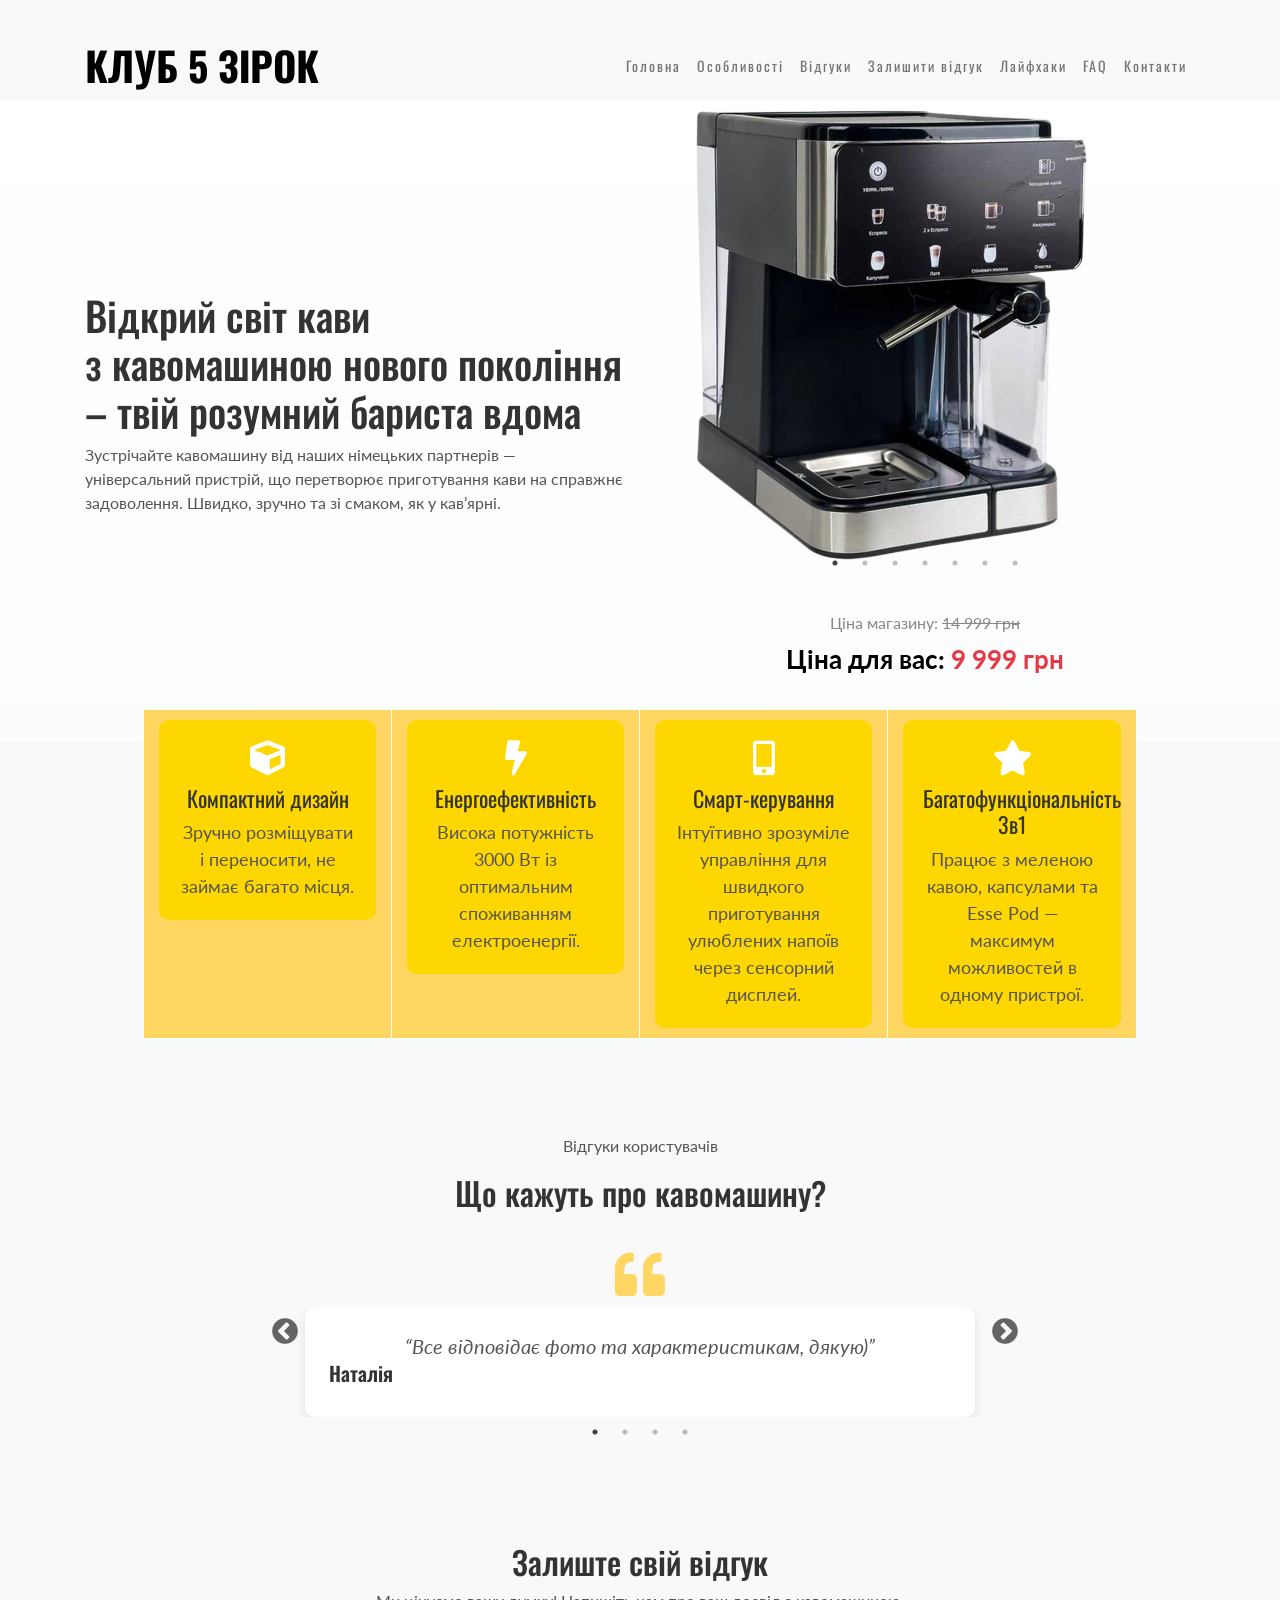
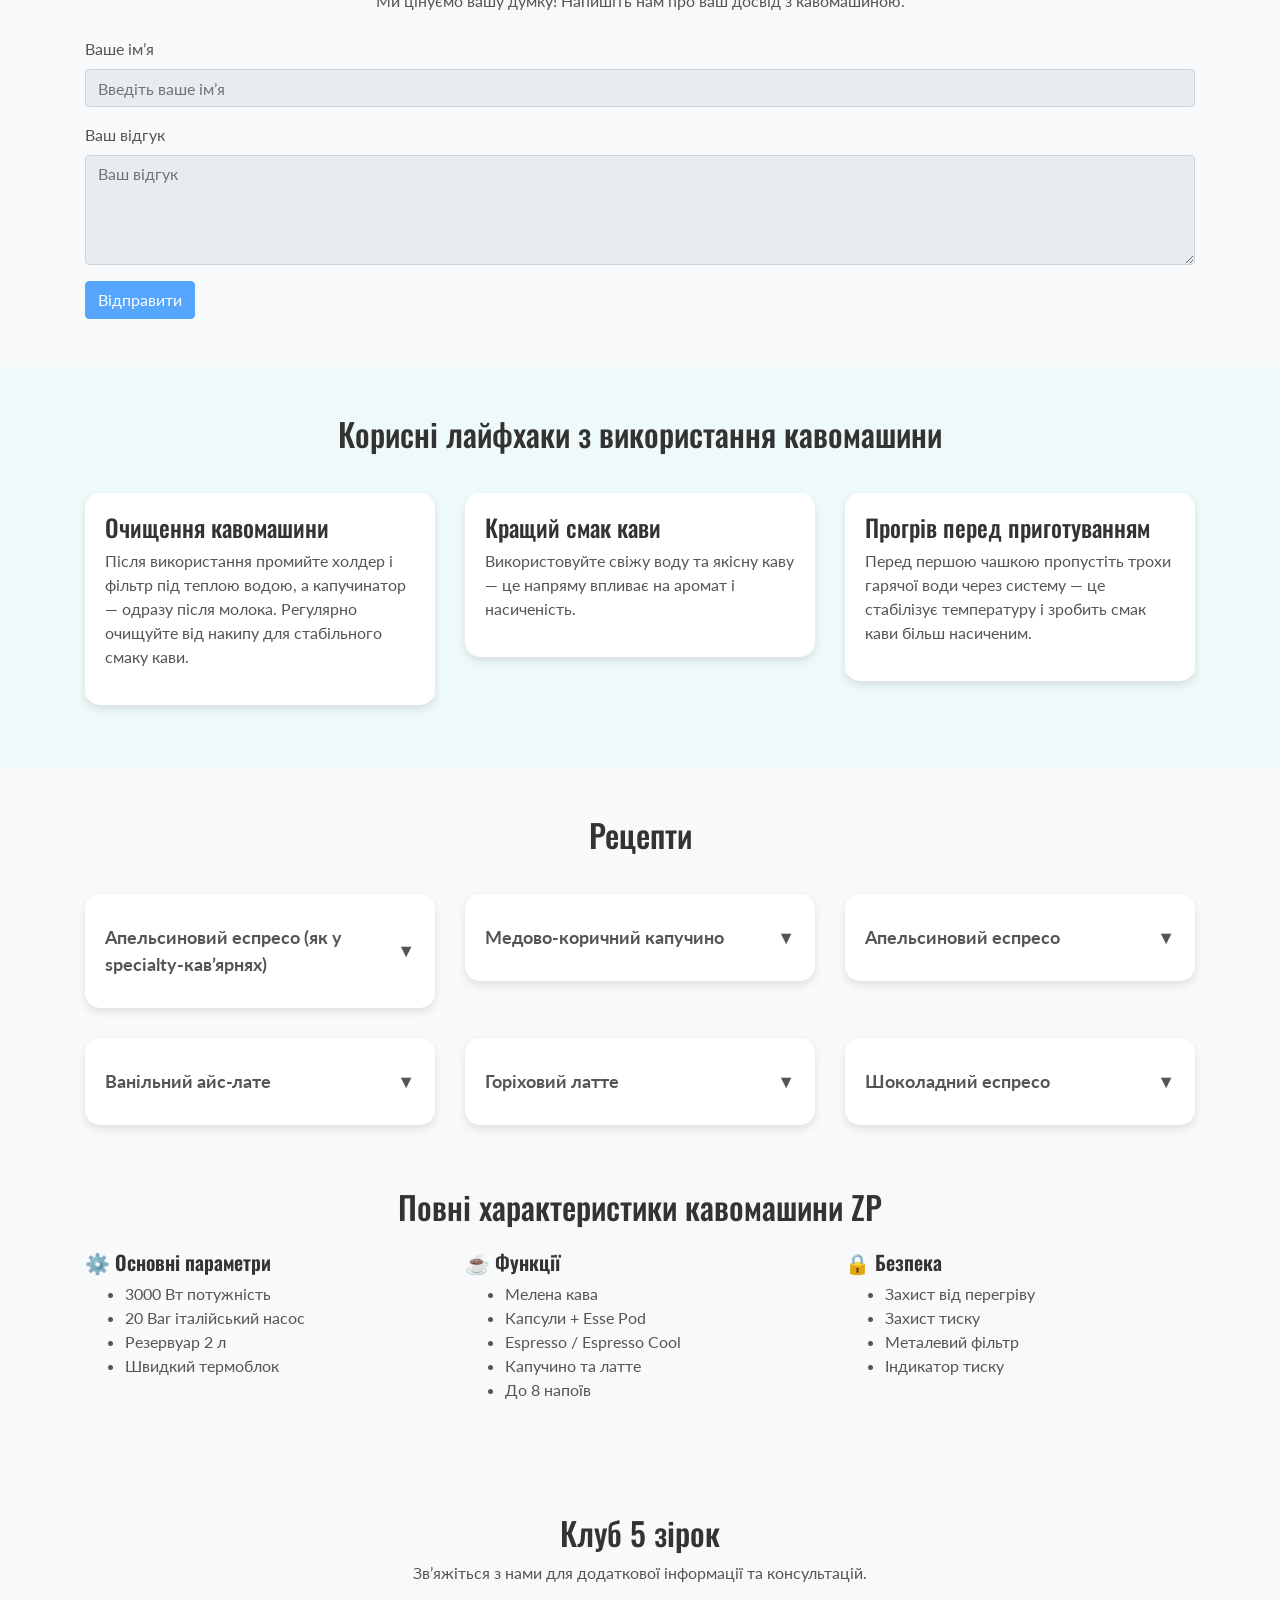
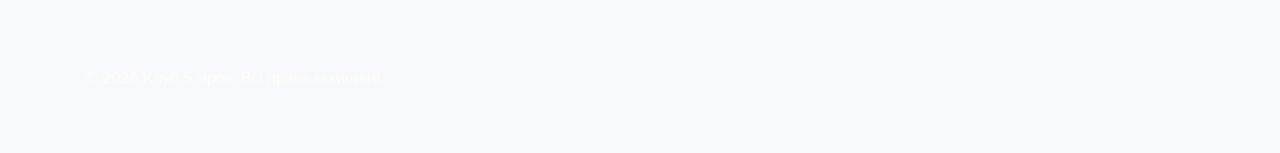
==== index.html @ 15fc4293 "Add files via upload" ====
<!DOCTYPE html>
<html lang="uk">
<head>
<meta charset="utf-8" />
<title>Кавомашина 3000ВТ – Інноваційний в своєму роді пристрій</title>
<meta content="Кавомашина, інновації, комфорт, дім" name="keywords" />
<meta content="Кавомашина — багатофункціональний пристрій для дому та офісу, який об’єднує професійний смак кави, швидкість приготування та зручне керування" name="description" />
<link href="img/favicon.ico" rel="icon" />
<!-- Шрифти -->
<link href="https://fonts.googleapis.com/css2?family=Lato:wght@400;700&family=Oswald:wght@400;700&display=swap" rel="stylesheet" />
<!-- Bootstrap -->
<link href="https://stackpath.bootstrapcdn.com/bootstrap/4.4.1/css/bootstrap.min.css" rel="stylesheet" />
<!-- Font Awesome -->
<link href="https://cdnjs.cloudflare.com/ajax/libs/font-awesome/5.10.0/css/all.min.css" rel="stylesheet" />
<!-- Slick Slider -->
<link href="lib/slick/slick.css" rel="stylesheet" />
<link href="lib/slick/slick-theme.css" rel="stylesheet" />
<!-- Основний стиль -->
<link href="css/style.css" rel="stylesheet" />
<style>
/* Основні стилі для секцій */
#feature-mini .feature-item {
  background: #ffd700;
  border-radius: 10px;
  padding: 20px;
  margin: 10px 0;
  text-align: center;
  transition: transform 0.3s;
}
#feature-mini .feature-item:hover {
  transform: translateY(-5px);
}
#testimonial .testimonial-item {
  background: #fff;
  border-radius: 10px;
  box-shadow: 0 4px 12px rgba(0,0,0,0.1);
  margin: 0 10px;
  padding: 30px 20px;
}
#testimonial .slick-prev:before, #testimonial .slick-next:before {
  color: #333;
  font-size: 30px;
}
/* Лайфхаки у вигляді карток */
#lifehacks {
  background: #eef9f9;
  padding: 50px 0;
}
#lifehacks h2 {
  margin-bottom: 30px;
}
.hack-card {
  background: #fff;
  border-radius: 15px;
  padding: 20px;
  margin: 15px 0;
  box-shadow: 0 4px 8px rgba(0,0,0,0.1);
}
</style>
</head>
<body data-spy="scroll" data-target=".navbar" data-offset="51">

<!-- Навігація -->
<div id="nav">
<div class="navbar navbar-expand-md bg-light navbar-light">
<a href="#" class="navbar-brand">Клуб 5 Зірок</a>
<button type="button" class="navbar-toggler" data-toggle="collapse" data-target="#navbarCollapse">
<span class="navbar-toggler-icon"></span>
</button>
<div class="collapse navbar-collapse justify-content-end" id="navbarCollapse">
<ul class="navbar-nav">
<li class="nav-item"><a href="#header" class="nav-link">Головна</a></li>
<li class="nav-item"><a href="#feature-mini" class="nav-link">Особливості</a></li>
<li class="nav-item"><a href="#testimonial" class="nav-link">Відгуки</a></li>
<li class="nav-item"><a href="#leave-review" class="nav-link">Залишити відгук</a></li>
<li class="nav-item"><a href="#lifehacks" class="nav-link">Лайфхаки</a></li>
<li class="nav-item"><a href="#faqs" class="nav-link">FAQ</a></li>
<li class="nav-item"><a href="#contact" class="nav-link">Контакти</a></li>
</ul>
</div>
</div>
</div>

<!-- Хедер -->
<div id="header" class="py-5 bg-light">
<div class="container">
<div class="row align-items-center">
<div class="col-md-6">
<h1>Відкрий світ кави <br>з кавомашиною нового покоління – твій розумний бариста вдома</h1>
<p>Зустрічайте кавомашину від наших німецьких партнерів — універсальний пристрій, що перетворює приготування кави на справжнє задоволення. Швидко, зручно та зі смаком, як у кав’ярні.</p>
</div>
<div class="col-md-6 text-center">
<div class="multipitch-slider">
<div><img src="img/SK 14/coffe7.png" alt="Мультипіч" class="img-fluid"></div>
<div><img src="img/SK 14/coffe2.png" alt="Мультипіч" class="img-fluid"></div>
<div><img src="img/SK 14/coffe3.png" alt="Мультипіч" class="img-fluid"></div>
<div><img src="img/SK 14/coffe4.png" alt="Мультипіч" class="img-fluid"></div>
<div><img src="img/SK 14/coffe5.png" alt="Мультипіч" class="img-fluid"></div>
<div><img src="img/SK 14/coffe6.png" alt="Мультипіч" class="img-fluid"></div>
<div><img src="img/SK 14/coffe1.png" alt="Мультипіч" class="img-fluid"></div>
</div>

    <!-- ЦІНА -->
    <div class="price-box text-center mt-5">
      <p class="old-price">Ціна магазину: <del>14 999 грн</del></p>
      <p class="new-price">Ціна для вас: <span>9 999 грн</span></p>
    </div>

</div>
</div>
</div>
</div>

<!-- Особливості -->
<div id="feature-mini" class="py-5">
<div class="container">
<div class="row">
<div class="col-md-3 col-sm-6">
<div class="feature-item">
<i class="fa fa-cube"></i>
<h3>Компактний дизайн</h3>
<p>Зручно розміщувати і переносити, не займає багато місця.</p>
</div>
</div>
<div class="col-md-3 col-sm-6">
<div class="feature-item">
<i class="fa fa-bolt"></i>
<h3>Енергоефективність</h3>
<p>Висока потужність 3000 Вт із оптимальним споживанням електроенергії.</p>
</div>
</div>
<div class="col-md-3 col-sm-6">
<div class="feature-item">
<i class="fa fa-mobile-alt"></i>
<h3>Смарт-керування</h3>
<p>Інтуїтивно зрозуміле управління для швидкого приготування улюблених напоїв через сенсорний дисплей.</p>
</div>
</div>
<div class="col-md-3 col-sm-6">
<div class="feature-item">
<i class="fa fa-star"></i>
<h3>Багатофункціональність 3в1</h3>
<p>Працює з меленою кавою, капсулами та Esse Pod — максимум можливостей в одному пристрої.</p>
</div>
</div>
</div>
</div>
</div>

<!-- Відгуки -->
<div id="testimonial" class="py-5" style="background:#f9f9f9;">
<div class="container">
<div class="text-center mb-4">
<p>Відгуки користувачів</p>
<h2>Що кажуть про кавомашину?</h2>
</div>
<div class="testimonial-slider">
<div class="testimonial-item text-center p-4">
<p>“Все відповідає фото та характеристикам, дякую)”</p>
<h5>Наталія</h5>
</div>
<div class="testimonial-item text-center p-4">
<p>“Дякую. Вже місяць користуємось. Без нарікань, працює надійно. Швидкість доставки - максимально коротка. Рекомендую”</p>
<h5>Максим К***</h5>
</div>
<div class="testimonial-item text-center p-4">
<p>“На свої гроші гарний апарат, хто хоче мега рівень, хай купить за 30 тисяч, питання також наскільки якісну каву засипати”</p>
<h5>Андрій Л***</h5>
</div>
<div class="testimonial-item text-center p-4">
<p>“Кавоварка супер.Легка у використанні. Користуюсь лише тиждень недоліків ще не знайшла.”</p>
<h5>Світлана</h5>
</div>
</div>
</div>
</div>

<!-- Залишити відгук -->
<div id="leave-review" class="py-5">
<div class="container">
<div class="text-center mb-4">
<h2>Залиште свій відгук</h2>
<p>Ми цінуємо вашу думку! Напишіть нам про ваш досвід з кавомашиною.</p>
</div>
<form>
<div class="form-group">
<label for="name">Ваше ім’я</label>
<input type="text" class="form-control" id="name" placeholder="Введіть ваше ім’я" disabled>
</div>
<div class="form-group">
<label for="review">Ваш відгук</label>
<textarea class="form-control" id="review" rows="4" placeholder="Ваш відгук" disabled></textarea>
</div>
<button type="submit" class="btn btn-primary" disabled>Відправити</button>
</form>
</div>
</div>

<!-- Лайфхаки -->
<div id="lifehacks" class="py-5">
<div class="container">
<h2 class="text-center mb-4">Корисні лайфхаки з використання кавомашини</h2>
<div class="row">
<div class="col-md-4">
<div class="hack-card">
<h4>Очищення кавомашини</h4>
<p>Після використання промийте холдер і фільтр під теплою водою, а капучинатор — одразу після молока. Регулярно очищуйте від накипу для стабільного смаку кави.</p>
</div>
</div>
<div class="col-md-4">
<div class="hack-card">
<h4>Кращий смак кави</h4>
<p>Використовуйте свіжу воду та якісну каву — це напряму впливає на аромат і насиченість.</p>
</div>
</div>
<div class="col-md-4">
<div class="hack-card">
<h4>Прогрів перед приготуванням</h4>
<p>Перед першою чашкою пропустіть трохи гарячої води через систему — це стабілізує температуру і зробить смак кави більш насиченим.</p>
</div>
</div>
</div>
</div>
</div>

<div id="recipes" class="py-5">
  <div class="container">
    <h2 class="text-center mb-4">Рецепти</h2>
    <div class="row">

      <!-- 1 -->
      <div class="col-md-4">
        <div class="hack-card">
          <div class="recipe-toggle" data-toggle="collapse" data-target="#recipe1">
            <span>Апельсиновий еспресо (як у specialty-кав’ярнях)</span>
            <span class="arrow">▼</span>
          </div>
          <div id="recipe1" class="collapse recipe-content">
            <p><strong>Інгредієнти:</strong></p>
            <ul>
              <li>1 порція еспресо</li>
              <li>30 мл свіжого апельсинового соку</li>
	      <li>лід</li>
            </ul>
            <p><strong>Приготування:</strong></p>
            <ul>
              <li>У склянку додайте лід і сік</li>
              <li>Зверху повільно пролийте еспресо (режим Espresso Cool)</li>
              <li>Смак: освіжаючий, з легкою кислинкою і солодкістю</li>
            </ul>
          </div>
        </div>
      </div>

      <!-- 2 -->
      <div class="col-md-4">
        <div class="hack-card">
          <div class="recipe-toggle" data-toggle="collapse" data-target="#recipe2">
            <span>Медово-коричний капучино</span>
            <span class="arrow">▼</span>
          </div>
          <div id="recipe2" class="collapse recipe-content">
            <ul>
              <li>Еспресо</li>
              <li>1 ч.л. меду</li>
	      <li>Щіпка кориці</li>
	      <li>Спінене молоко</li>
            </ul>
		<p><strong>Приготування:</strong></p>
            <ul>
              <li>У чашку додайте мед і корицю</li>
              <li>Залийте еспресо та збите молоко через капучинатор</li>
              <li>Смак: глибокий, теплий, з натуральною солодкістю</li>
            </ul>
          </div>
        </div>
      </div>

<!-- 3 -->
<div class="col-md-4">
  <div class="hack-card">
    <div class="recipe-toggle" data-toggle="collapse" data-target="#recipe3">
      <span>Апельсиновий еспресо</span>
      <span class="arrow">▼</span>
    </div>
    <div id="recipe3" class="collapse recipe-content">
      <ul>
        <li>1 порція еспресо</li>
        <li>30 мл апельсинового соку</li>
        <li>Лід</li>
      </ul>
      <p><strong>Приготування:</strong></p>
      <ul>
        <li>Наповніть склянку льодом</li>
        <li>Додайте апельсиновий сік</li>
        <li>Повільно пролийте еспресо зверху</li>
        <li>Смак: освіжаючий, з легкою кислинкою</li>
      </ul>
    </div>
  </div>
</div>

<!-- 4 -->
<div class="col-md-4">
  <div class="hack-card">
    <div class="recipe-toggle" data-toggle="collapse" data-target="#recipe4">
      <span>Ванільний айс-лате</span>
      <span class="arrow">▼</span>
    </div>
    <div id="recipe4" class="collapse recipe-content">
      <ul>
        <li>Еспресо</li>
        <li>150 мл молока</li>
        <li>5–10 мл ванільного сиропу</li>
        <li>Лід</li>
      </ul>
      <p><strong>Приготування:</strong></p>
      <ul>
        <li>Заповніть склянку льодом</li>
        <li>Додайте молоко і сироп</li>
        <li>Зверху пролийте еспресо</li>
        <li>Смак: ніжний, солодкий, освіжаючий</li>
      </ul>
    </div>
  </div>
</div>

<!-- 5 -->
<div class="col-md-4">
  <div class="hack-card">
    <div class="recipe-toggle" data-toggle="collapse" data-target="#recipe5">
      <span>Горіховий латте</span>
      <span class="arrow">▼</span>
    </div>
    <div id="recipe5" class="collapse recipe-content">
      <ul>
        <li>Еспресо</li>
        <li>150 мл молока</li>
        <li>1 ч.л. горіхової пасти</li>
      </ul>
      <p><strong>Приготування:</strong></p>
      <ul>
        <li>Збийте молоко разом із пастою</li>
        <li>Додайте еспресо</li>
        <li>Перемішайте до однорідності</li>
        <li>Смак: кремовий, насичений</li>
      </ul>
    </div>
  </div>
</div>

<!-- 6 -->
<div class="col-md-4">
  <div class="hack-card">
    <div class="recipe-toggle" data-toggle="collapse" data-target="#recipe6">
      <span>Шоколадний еспресо</span>
      <span class="arrow">▼</span>
    </div>
    <div id="recipe6" class="collapse recipe-content">
      <ul>
        <li>Еспресо</li>
        <li>1 ч.л. какао або шоколаду</li>
        <li>Спінене молоко</li>
      </ul>
      <p><strong>Приготування:</strong></p>
      <ul>
        <li>Додайте какао або шоколад у чашку</li>
        <li>Залийте гарячим еспресо</li>
        <li>Додайте молочну пінку</li>
        <li>Смак: насичений, як десерт</li>
      </ul>
    </div>
  </div>
</div>

<div class="container py-5">

  <h2 class="text-center mb-4">Повні характеристики кавомашини ZP</h2>

  <div class="row">

    <div class="col-md-4">
      <h5>⚙️ Основні параметри</h5>
      <ul>
        <li>3000 Вт потужність</li>
        <li>20 Bar італійський насос</li>
        <li>Резервуар 2 л</li>
        <li>Швидкий термоблок</li>
      </ul>
    </div>

    <div class="col-md-4">
      <h5>☕ Функції</h5>
      <ul>
        <li>Мелена кава</li>
        <li>Капсули + Esse Pod</li>
        <li>Espresso / Espresso Cool</li>
        <li>Капучино та латте</li>
        <li>До 8 напоїв</li>
      </ul>
    </div>

    <div class="col-md-4">
      <h5>🔒 Безпека</h5>
      <ul>
        <li>Захист від перегріву</li>
        <li>Захист тиску</li>
        <li>Металевий фільтр</li>
        <li>Індикатор тиску</li>
      </ul>
    </div>

  </div>

</div>

<!-- Контакт -->
<div id="contact" class="py-5 bg-light">
<div class="container text-center">
<h2>Клуб 5 зірок</h2>
<p>Зв’яжіться з нами для додаткової інформації та консультацій.</p>
</div>
</div>

<!-- Підвал -->
<div id="footer" class="py-3 bg-light">
<div class="container text-center">
<p>&copy; 2026 Клуб 5 зірок. Всі права захищені.</p>
</div>
</div>

<!-- Повернутись вгору -->
<a href="#" class="back-to-top"><i class="fa fa-chevron-up"></i></a>

<!-- Скрипти -->
<script src="https://code.jquery.com/jquery-3.4.1.min.js"></script>
<script src="https://stackpath.bootstrapcdn.com/bootstrap/4.4.1/js/bootstrap.bundle.min.js"></script>
<script src="lib/slick/slick.min.js"></script>
<script>
$(document).ready(function() {
  $('.testimonial-slider').slick({
    slidesToShow: 1,
    slidesToScroll: 1,
    autoplay: true,
    autoplaySpeed: 4000,
    arrows: true,
    dots: true,
    adaptiveHeight: true
  });
  $('.multipitch-slider').slick({
    infinite: true,
    slidesToShow: 1,
    slidesToScroll: 1,
    arrows: false,
    dots: true,
    autoplay: true,
    autoplaySpeed: 3000,
    adaptiveHeight: true
  });
});
</script>
<script>
$('.recipe-toggle').click(function() {
  $(this).toggleClass('active');
});
</script>
</body>
</html>
---- css/style.css ----
/**********************************/
/********** General CSS ***********/
/**********************************/
body {
    color: #555555;
    font-family: 'Lato', sans-serif;
    font-weight: 400;
    background: #ffffff;
}

a {
    color: #FFD662;
    transition: .3s;
}

a:hover,
a:active,
a:focus {
    color: #333333;
    outline: none;
    text-decoration: none;
}

p {
    color: #555555;
}

h1,
h2,
h3,
h4,
h5,
h6 {
    color: #333333;
    font-family: 'Oswald', sans-serif;
}

.back-to-top {
    position: fixed;
    display: none;
    background: #ffffff;
    color: #333333;
    width: 44px;
    height: 44px;
    text-align: center;
    line-height: 1;
    font-size: 16px;
    border-radius: 5px;
    border: 2px solid #333333;
    right: 15px;
    bottom: 15px;
    transition: background 0.5s;
    z-index: 11;
}

.back-to-top i {
    padding-top: 12px;
    color: #333333;
}


/**********************************/
/*********** Nav Bar CSS **********/
/**********************************/
#nav {
    position: absolute;
    width: 100%;
    top: 30px;
    z-index: 1;
}

#nav.nav-sticky {
    position: fixed;
    width: 100%;
    top: 0;
    left: 0;
    right: 0;
    overflow: hidden;
    background: rgba(255, 255, 255, .95) !important;
    box-shadow: 0 2px 5px rgba(0, 0, 0, .3);
    z-index: 999;
}

#nav .navbar {
    margin: 0 auto;
    padding: 0 15px;
    background: transparent !important;
}

#nav .navbar .navbar-brand {
    font-family: 'Oswald', sans-serif;
    font-size: 40px;
    font-weight: 700;
    text-transform: uppercase;
    color: #000000;
}

#nav .navbar-light .nav-link {
    position: relative;
    color: #757575;
    font-size: 14px;
    font-weight: 400;
    letter-spacing: 2px;
    font-family: 'Oswald', sans-serif;
}

#nav .navbar-light .nav-link::after {
    position: absolute;
    content: "";
    width: 30px;
    height: 2px;
    left: 9px;
    bottom: 0;
    background: #555555;
    opacity: 0;
}

#nav .navbar-light .nav-link:hover::after,
#nav .navbar-light .nav-link.active::after {
    opacity: 1;
}

#nav .navbar-light .nav-link:focus,
#nav .navbar-light .nav-link:hover,
#nav .navbar-light .nav-link.active {
    color: #000000;
}

@media(min-width: 992px) {
    #nav .navbar {
        max-width: 1140px;
    }
}

@media(max-width: 767.98px) {
    #nav {
        top: 0;
    }
    #nav .navbar {
        background: #ffffff !important;
    }
    
    #nav .navbar-light .nav-link:hover::after,
    #nav .navbar-light .nav-link.active::after {
        opacity: 0;
    }
}



/**********************************/
/*********** Header CSS ***********/
/**********************************/
#header {
    position: relative;
    padding: 200px 0;
    background: linear-gradient(to bottom, rgba(255, 255, 255, 1) 5% , rgba(255, 255, 255, .5)), url(../img/header-bg.jpg);
    background-position: center center;
    background-repeat: no-repeat;
    background-size: cover;
    background-attachment: fixed;
}

#header .header-content {
    width: 100%;
    text-align: left;
}

#header .header-content h2 {
    font-size: 70px;
    font-weight: 700;
}

#header .header-content h2 span {
    color: #000000;
    text-transform: uppercase;
}

#header .header-content p {
    color: #333333;
    font-size: 22px;
}

#header .header-content .btn {
    padding: 7px 30px 8px 30px;
    font-size: 22px;
    color: #333333;
    letter-spacing: 3px;
    border: 2px solid #333333;
    transition: .3s;
}

#header .header-content .btn:hover {
    color: #333333;
    border-color: #FFD662;
    background: #FFD662;
}

#header .header-img {
    position: relative;
    overflow: hidden;
    text-align: right;
}

#header .header-img img {
    width: 100%;
}

@media (max-width: 991.98px) {  
    #header .header-content h2 {
        font-size: 45px;
    }

    #header .header-content h2 span {
        font-size: 55px;
    }
}

@media (max-width: 767.98px) {
    #header .header-content {
        text-align: center;
    }

    #header .header-img {
        text-align: center;
        margin-bottom: 45px;
    }
}

@media (max-width: 575.98px) {  
    #header .header-content h2 {
        font-size: 35px;
    }

    #header .header-content h2 span {
        font-size: 45px;
    }
    
    #header .header-content p {
        font-size: 18px;
    }
}



/**********************************/
/******** Mini Feature CSS ********/
/**********************************/
#feature-mini {
    position: relative;
    background: transparent;
    margin-top: -80px;
}

#feature-mini .container {
    max-width: 992px;
    background: #FFD662;
}

#feature-mini .col-md-3 {
    border-right: 1px solid #ffffff;
    border-bottom: 1px solid #ffffff;
}

@media (max-width: 575.98px) {
    #feature-mini .col-md-3:nth-child(1n) {
        border-right: none;
    }
    
    #feature-mini .col-md-3:last-child {
        border-bottom: none;
    }
}

@media (min-width: 576px) and (max-width: 767.98px) {
    #feature-mini .col-md-3:nth-child(2n) {
        border-right: none;
    }
    
    #feature-mini .col-md-3:nth-child(3n),
    #feature-mini .col-md-3:nth-child(4n) {
        border-bottom: none;
    }
}

@media (min-width: 768px) {
    #feature-mini .col-md-3 {
        border-bottom: none;
    }
    
    #feature-mini .col-md-3:nth-child(4n) {
        border-right: none;
    }
}

#feature-mini .feature-item {
    padding: 30px 0;
    text-align: center;
}

#feature-mini .feature-item i {
    color: #ffffff;
    font-size: 35px;
    margin-bottom: 10px;
}

#feature-mini .feature-item h3 {
    font-size: 22px;
    font-weight: 400;
}

#feature-mini .feature-item p {
    margin: 0;
    font-size: 18px;
}



/**********************************/
/******* Section Header CSS *******/
/**********************************/
.section-header {
    position: relative;
    max-width: 700px;
    margin: 0 auto 45px auto;
    padding-bottom: 20px;
}

.section-header::before {
    content: '';
    position: absolute;
    width: 50px;
    height: 2px;
    left: calc(50% - 25px);
    bottom: 10px;
    background: #FFD662;
}

.section-header::after {
    content: '';
    position: absolute;
    width: 100px;
    height: 2px;
    left: calc(50% - 50px);
    bottom: 0;
    background: #333333;
}

.section-header p {
    margin: 0;
    color: #FFD662;
    font-size: 25px;
    font-weight: 700;
    text-align: center;
}

.section-header h1 {
    margin: 0;
    color: #000000;
    font-size: 70px;
    font-weight: 700;
    text-transform: uppercase;
    letter-spacing: 5px;
    text-align: center;
}

@media (max-width: 575.98px) {
    .section-header h1 {
        font-size: 45px;
    }
}



/**********************************/
/********** Feature CSS ***********/
/**********************************/
#feature {
    position: relative;
    padding: 90px 0;
    background: #ffffff;
}

#feature .col-md-4:first-child .product-feature {
    text-align: right;
}

#feature .product-feature {
    position: relative;
    width: 100%;
    float: left;
    margin-bottom: 30px;
}

#feature .product-feature:last-child {
    margin: 0;
}

#feature .product-icon {
    position: relative;
    width: 60px;
    height: inherit;
    float: left;
}

#feature .product-icon i {
    color: #FFD662;
    font-size: 40px;
    margin-top: 5px;
}

#feature .product-content {
    position: relative;
    width: calc(100% - 60px);
    float: left;
}

#feature .product-feature h2 {
    font-size: 18px;
    font-weight: 400;
}

#feature .product-feature p {
    font-size: 16px;
    margin-bottom: 0;
}

#feature .product-img {
    position: relative;
    width: 100%;
    overflow: hidden;
}

#feature .product-img img {
    width: 100%;
}

@media (max-width: 767.98px) {
    #feature .col-md-4:first-child .product-feature {
        text-align: left;
    }
    
    #feature .col-md-4:first-child .product-feature .product-icon {
        float: left;
    }
    
    #feature .col-md-4:first-child .product-feature .product-content {
        float: right;
    }
    
    #feature .product-img img {
        margin: 45px 0;
    }
}



/**********************************/
/********* Newsletter CSS *********/
/**********************************/
#newsletter {
    position: relative;
    padding: 45px 0;
    text-align: right;
    background: linear-gradient(to left, rgba(255, 255, 255, 1), rgba(255, 255, 255, 0)), url(../img/header-bg.jpg);
    background-position: center center;
    background-repeat: no-repeat;
    background-size: cover;
    background-attachment: fixed;
}

#newsletter img {
    position: absolute;
    height: 300px;
    left: 0;
    bottom: -40px;
    z-index: 1;
}

#newsletter h2 {
    position: relative;
    font-size: 30px;
    font-weight: 700;
    text-transform: uppercase;
    margin-bottom: 18px;
    padding-bottom: 15px;
}

#newsletter h2::after {
    position: absolute;
    content: "";
    width: 100px;
    height: 2px;
    right: 0;
    bottom: 0;
    background: #333333;
}

#newsletter form {
    position: relative;
    font-size: 0;
}

#newsletter form input {
    width: 250px;
    height: 35px;
    padding: 0 15px;
    font-size: 16px;
    border: none;
    border-radius: 4px 0 0 4px;
}

#newsletter form .btn {
    float: right;
    width: 100px;
    height: 35px;
    padding-top: 3px;
    color: #FFD662;
    font-size: 16px;
    letter-spacing: 3px;
    background: #333333;
    border: 2px solid #333333;
    border-radius: 0 4px 4px 0;
    transition: .3s;
}

#newsletter form .btn:hover {
    color: #333333;
    background: #ffffff;
}

#newsletter form .btn:focus {
    box-shadow: none;
}

@media(max-width: 767.98px) {
    #newsletter img {
        height: 200px;
        left: 0;
        bottom: 0;
        z-index: 0;
    }
    
    #newsletter form input {
        width: 200px;
    }
}



/**********************************/
/********** Process CSS ***********/
/**********************************/
#process {
    position: relative;
    padding: 75px 0 90px 0;
    background: #ffffff;
}

#process .process-col {
    width: 100%;
    text-align: center;
    margin-bottom: 45px;
}

#process .process-col::after {
    position: absolute;
    top: 12px;
    right: -12px;
    content: "\f061";
    font-family: "Font Awesome 5 Free";
    font-weight: 900;
    font-size: 45px;
    color: #dddddd;
}

#process .col-md-4:last-child .process-col::after {
    display: none;
}

#process .process-col i {
    color: #FFD662;
    font-size: 90px;
    margin-bottom: 15px;
}

#process .process-col h2 {
    font-size: 25px;
    font-weight: 400;
    margin-bottom: 10px;
    text-transform: uppercase;
}

#process .process-col p {
    font-size: 18px;
    margin: 0;
}

@media (max-width: 767.98px) {
    #process .process-col::after {
        opacity: 0;
    }
}

#process .youtube-player {
    position: relative;
    padding-bottom: 45%;
    height: 0;
    overflow: hidden;
    max-width: 100%;
    background: #ffffff;
    border-radius: 5px;
    margin: 0;
}

@media (max-width: 991.98px) {
    #process .youtube-player {
        padding-bottom: 50%;
    }
}

@media (max-width: 767.98px) {
    #process .youtube-player {
        padding-bottom: 56.23%;
    }
}

#process .youtube-player iframe {
    position: absolute;
    top: 0;
    left: 0;
    width: 100%;
    height: 100%;
    z-index: 100;
    background: transparent;
}

#process .youtube-player img {
    bottom: 0;
    display: block;
    left: 0;
    margin: auto;
    max-width: 100%;
    width: 100%;
    position: absolute;
    right: 0;
    top: 0;
    border: none;
    height: auto;
    cursor: pointer;
    -webkit-filter: brightness(100%);
    -webkit-transition: .4s all;
    -moz-transition: .4s all;
    transition: .4s all;
}

#process .youtube-player img:hover {
    -webkit-filter: brightness(90%);
}

#process .youtube-player .play {
    height: 100px;
    width: 100px;
    left: 50%;
    top: 50%;
    margin-left: -50px;
    margin-top: -50px;
    position: absolute;
    background: url("../img/play.png") no-repeat;
    cursor: pointer;
}

#process .youtube-player .play:hover {
    background: url("../img/play-hover.png") no-repeat;
}

@media (max-width: 575.98px) {   
    #process .youtube-player .play {
        height: 60px;
        width: 60px;
        left: 50%;
        top: 50%;
        margin-left: -30px;
        margin-top: -30px;
        background: url("../img/play-60.png") no-repeat;
    }
    
    #process .youtube-player .play:hover {
        background: url("../img/play-hover-60.png") no-repeat;
    }
}



/**********************************/
/******* Call To Action CSS *******/
/**********************************/
#call-to-action {
    position: relative;
    padding: 45px 0;
    text-align: left;
    background: linear-gradient(to right, rgba(255, 255, 255, 1), rgba(255, 255, 255, 0)), url(../img/header-bg.jpg);
    background-position: center center;
    background-repeat: no-repeat;
    background-size: cover;
    background-attachment: fixed;
}

#call-to-action img {
    position: absolute;
    height: 300px;
    right: 0;
    bottom: -40px;
    z-index: 1;
}

#call-to-action h2 {
    position: relative;
    font-size: 30px;
    font-weight: 700;
    text-transform: uppercase;
    margin-bottom: 18px;
    padding-bottom: 15px;
}

#call-to-action h2::after {
    position: absolute;
    content: "";
    width: 100px;
    height: 2px;
    left: 0;
    bottom: 0;
    background: #333333;
}

#call-to-action a.btn {
    position: relative;
    height: 40px;
    padding: 5px 30px;
    color: #FFD662;
    font-size: 16px;
    letter-spacing: 3px;
    background: #333333;
    border: 2px solid #333333;
    z-index: 1;
}

#call-to-action a.btn:hover {
    color: #333333;
    background: #ffffff;
}

#call-to-action a.btn:focus {
    box-shadow: none;
}

@media(max-width: 767.98px) {
    #call-to-action img {
        height: 200px;
        right: 0;
        bottom: 0;
        z-index: 0;
    }
}



/**********************************/
/********** Products CSS **********/
/**********************************/
#products {
    position: relative;
    padding: 90px 0 60px 0;
    background: #ffffff;
}

#products .product-single {
    position: relative;
    width: 100%;
    padding: 30px;
    text-align: center;
    background: #ffffff;
    border: 1px solid #eeeeee;
    border-radius: 5px;
    margin-bottom: 30px;
    transition: .3s;
}

#products .product-single:hover {
    background: #FFD662;
    border-color: #ffffff;
    box-shadow: 0 0 10px rgba(0, 0, 0, .1);
}

#products .product-title {
    position: relative;
    margin-bottom: 30px;
}

#products .product-title h2 {
    margin: 0;
    font-size: 18px;
    font-weight: 400;
}

#products .product-title p {
    margin: 0;
    font-size: 15px;
    font-weight: 400;
}

#products .product-single .product-img {
    position: relative;
    width: 100%;
    overflow: hidden;
    margin-bottom: 30px;
}

#products .product-img img {
    max-width: 100%;
}

#products .product-footer {
    position: relative;
}

#products .product-footer h3 {
    font-size: 30px;
    font-weight: 700;
    letter-spacing: 3px;
    margin-bottom: 15px;
}

#products .product-footer .btn {
    padding: 5px 25px 7px 25px;
    font-size: 16px;
    border: 2px solid #333333;
}

#products .product-footer .btn:hover {
    color: #FFD662;
    background: #333333;
    border-color: #333333;
}

@media (max-width: 767.98px) {
    #products .product-single {
        margin-bottom: 45px;
    }
    
    #products .col-md-3:last-child .product-single {
        margin-bottom: 0;
    }
}



/**********************************/
/******** Testimonial CSS *********/
/**********************************/
#testimonial {
    position: relative;
    padding: 90px 0;
    text-align: center;
    background: linear-gradient(rgba(255, 255, 255, .8), rgba(255, 255, 255, .8)), url(../img/header-bg.jpg);
    background-position: center center;
    background-repeat: no-repeat;
    background-size: cover;
    background-attachment: fixed;
}

#testimonial .container {
    max-width: 720px;
}

#testimonial .testimonial-slider-nav {
    position: relative;
    width: 240px;
    margin: 0 auto;
}

#testimonial .testimonial-slider-nav .slick-slide {
    position: relative;
    opacity: 0;
    transition: .3s;
}

#testimonial .testimonial-slider-nav .slick-active {
    opacity: 1;
    transform: scale(1.6);
}

#testimonial .testimonial-slider-nav .slick-center {
    z-index: 1;
}

#testimonial .testimonial-slider-nav .slick-slide img {
    position: relative;
    display: block;
    margin-top: 23px;
    width: 100%;
    height: auto;
    border-radius: 100px;
}

#testimonial .testimonial-slider-nav .slick-slide::after {
    position: absolute;
    content: "";
    width: 100%;
    height: 55%;
    top: 23px;
    left: 0;
    border-radius: 200px;
    background: linear-gradient(to bottom, rgba(255, 214, 98, .5), rgba(0, 0, 0, .8));
    z-index: 1;
    opacity: 1;
    transition: .3s;
}

#testimonial .testimonial-slider-nav .slick-slide.slick-center::after {
    opacity: 0;
}

#testimonial .testimonial-slider {
    position: relative;
    padding-top: 70px;
}

#testimonial .testimonial-slider::before {
    position: absolute;
    width: 50px;
    height: 50px;
    top: 0;
    left: calc(50% - 25px);
    font-family: 'font Awesome 5 Free';
    content: "\f10d";
    font-weight: 900;
    font-size: 50px;
    color: #FFD662;
}

#testimonial .testimonial-slider h1 {
    font-size: 22px;
    font-weight: 400;
}

#testimonial .testimonial-slider h2 {
    color: #555555;
    font-size: 14px;
    font-weight: 400;
}

#testimonial .testimonial-slider p {
    font-size: 20px;
    font-style: italic;
    margin: 0;
}



/**********************************/
/************ FAQs CSS ************/
/**********************************/
#faqs {
    position: relative;
    padding: 90px 0;
    background: #ffffff;
}

#faqs .faqs-text {
    position: relative;
    width: 100%;
}

@media(max-width: 767.98px) {
    #faqs .faqs-text {
        margin-bottom: 30px;
    }
}

#faqs .faqs-text h2 {
    position: relative;
    font-size: 30px;
    font-weight: 700;
    padding-bottom: 15px;
    margin-bottom: 15px;
    text-transform: uppercase;
}

#faqs .faqs-text h2::after {
    position: absolute;
    content: "";
    width: 100px;
    height: 2px;
    left: 0;
    bottom: 0;
    background: #333333;
}

#faqs .faqs-text p:last-child {
    margin: 0;
}

#faqs .card {
    margin-bottom: 15px;
    border: none;
    border-radius: 0;
}

#faqs .card:last-child {
    margin-bottom: 0;
}

#faqs .card-header {
    padding: 0;
    border: none;
}

#faqs .card-header a {
    display: block;
    width: 100%;
    padding: 10px 15px 12px 15px;
    color: #555555;
    font-size: 16px;
    font-weight: 400;
    background: #ffffff;
    border: 1px solid #eeeeee;
}

#faqs .card-header [data-toggle="collapse"]:after {
    font-family: 'font Awesome 5 Free';
    content: "\f067";
    float: right;
    color: #000000;
    font-size: 14px;
    font-weight: 900;
    transition: .3s;
}

#faqs .card-header [data-toggle="collapse"][aria-expanded="true"]:after {
    font-family: 'font Awesome 5 Free';
    content: "\f068";
    float: right;
    color: #000000;
    font-size: 14px;
    font-weight: 900;
    transition: .3s;
}

#faqs .card-body {
    padding: 10px 15px;
    font-size: 16px;
    font-weight: 400;
    border: 1px solid;
    border-color: transparent #eeeeee #eeeeee #eeeeee;
}



/**********************************/
/********** Contact CSS ***********/
/**********************************/
#contact {
    position: relative;
    width: 100%;
}

#contact .container-fluid,
#contact .container-fluid .col-md-6 {
    padding: 0;
}

#contact .container-fluid .row {
    margin: 0;
}

#contact .container-fluid .col-md-6:first-child {
    min-height: 300px;
    background: url(../img/contact-bg.jpg) center center no-repeat;
    background-size: cover;
}

#contact .contact-info {
    position: relative;
    width: 100%;
    padding: 45px 15px;
    background: #ffffff;
}

@media(min-width: 768px) {
    #contact .contact-info {
        padding: 45px;
    }
}

#contact .contact-info h2 {
    position: relative;
    font-size: 30px;
    font-weight: 700;
    text-transform: uppercase;
    margin-bottom: 15px;
    padding-bottom: 15px;
}

#contact .contact-info h2::after {
    position: absolute;
    content: "";
    width: 100px;
    height: 2px;
    left: 0;
    bottom: 0;
    background: #333333;
}

#contact .contact-info p {
    font-size: 18px;
    font-weight: 400;
}

#contact .contact-info h3 {
    font-size: 16px;
    font-weight: 400;
    margin-bottom: 10px;
}

#contact .contact-info h3 i {
    width: 20px;
    margin-right: 5px;
}

#contact .contact-info a.btn {
    position: relative;
    margin: 15px 0;
    color: #333333;
    letter-spacing: 3px;
    border: 2px solid #333333;
    transition: .3s;
}

#contact .contact-info a.btn:hover {
    color: #FFD662;
    background: #333333;
}

#contact .social {
    position: relative;
    width: 100%;
}

#contact .social a {
    display: inline-block;
    margin: 10px 10px 0 0;
    width: 40px;
    height: 40px;
    padding: 3px 0;
    text-align: center;
    font-size: 20px;
    border: 2px solid #333333;
    border-radius: 4px;
}

#contact .social a i {
    color: #333333;
}

#contact .social a:hover {
    background: #333333;
}

#contact .social a:hover i {
    color: #FFD662;
}



/**********************************/
/********** Footer CSS ************/
/**********************************/
#footer {
    position: relative;
    padding: 30px 0;
    background: #222222;
}

#footer .col-md-6:first-child p {
    text-align: left;
}

#footer .col-md-6:last-child p {
    text-align: right;
}

@media (max-width: 767.98px) {
    #footer .col-md-6:first-child p,
    #footer .col-md-6:last-child p {
        text-align: center;
    }
}

#footer p {
    color: #ffffff;
    font-size: 16px;
    font-weight: 400;
    margin: 0;
}

#footer p a {
    font-weight: 700;
}

#footer p a:hover {
    color: #ffffff;
}

#testimonial-slider .testimonial-item {
    background: #fff;
    border-radius: 10px;
    box-shadow: 0 4px 12px rgba(0,0,0,0.1);
    margin: 0 10px;
}
#testimonial-slider .slick-prev:before,
#testimonial-slider .slick-next:before {
    color: #333;
    font-size: 30px;
}
.multipitch-slider .custom-arrow {
    background: #ffc107; /* жовтий як у твоїх квадратах */
    border: none;
    width: 40px;
    height: 40px;
    border-radius: 50%;
    position: absolute;
    bottom: -50px; /* під слайдером */
    z-index: 10;
    display: flex;
    align-items: center;
    justify-content: center;
    cursor: pointer;
    box-shadow: 0 4px 6px rgba(0,0,0,0.2);
    font-size: 18px;
    color: #fff;
}

.multipitch-slider .slick-prev.custom-arrow { left: 45%; }
.multipitch-slider .slick-next.custom-arrow { right: 45%; }

.multipitch-slider .custom-arrow:hover {
    background: #ffca2c;
    transform: scale(1.1);
}
.recipe-toggle {
  cursor: pointer;
  display: flex;
  justify-content: space-between;
  align-items: center;
  font-weight: 700;
  font-size: 18px;
  padding: 10px 0;
}

.recipe-toggle .arrow {
  transition: transform 0.3s ease;
}

.recipe-toggle.active .arrow {
  transform: rotate(180deg);
}

.recipe-content {
  padding-top: 10px;
}
#header {
  overflow: hidden;
}

.multipitch-slider {
  height: 420px;
  display: flex;
  align-items: center;
  justify-content: center;
}

.multipitch-slider img {
  max-height: 100%;
  max-width: 100%;
  object-fit: contain;
  display: block;
}
@media (max-width: 768px) {
  #header .row {
    flex-direction: column;
    text-align: center;
  }

  #header .col-md-6 {
    width: 100%;
    max-width: 100%;
  }

  .multipitch-slider {
    height: 300px;
    margin-top: 20px;
  }

  #header h1 {
    font-size: 24px;
  }

  #header p {
    font-size: 16px;
  }
}
body {
  padding-top: 80px;
}
body {
  min-height: 100vh;
  background: #f8f9fa; /* або твій фон */
}
#nav {
  background: #f8f9fa;
  width: 100%;
  margin: 0;
  padding: 0;
}
.price-box {
  padding: 20px;
}

.old-price {
  color: #888;
  font-size: 18px;
}

.new-price {
  font-size: 28px;
  font-weight: bold;
  color: #000;
}

.new-price span {
  color: #e63946;
  animation: pulsePrice 1.5s infinite;
}

@keyframes pulsePrice {
  0% {
    transform: scale(1);
    opacity: 1;
  }
  50% {
    transform: scale(1.1);
    opacity: 0.7;
  }
  100% {
    transform: scale(1);
    opacity: 1;
  }
}
.spec-list {
  padding-left: 18px;
  margin: 0;
}

.spec-list li {
  margin-bottom: 6px;
  font-size: 15px;
}

.price-box {
  padding: 15px;
}

.old-price {
  color: #888;
  font-size: 16px;
  margin: 0;
}

.new-price {
  font-size: 26px;
  font-weight: bold;
  margin: 5px 0 0;
}

.new-price span {
  color: #e63946;
  animation: pulsePrice 1.5s infinite;
}

@keyframes pulsePrice {
  0% { transform: scale(1); opacity: 1; }
  50% { transform: scale(1.08); opacity: 0.7; }
  100% { transform: scale(1); opacity: 1; }
}
.spec-list {
  list-style: none;
  padding: 0;
  margin-top: 10px;
}

.spec-list li {
  padding: 6px 0;
  font-size: 15px;
  border-bottom: 1px solid rgba(0,0,0,0.05);
}

h5 {
  font-weight: 600;
}
.spec-list {
  list-style: none;
  padding: 0;
  margin-top: 10px;
}

.spec-list li {
  padding: 6px 0;
  font-size: 15px;
  border-bottom: 1px solid rgba(0,0,0,0.05);
  text-align: left;
}

h5 {
  font-weight: 600;
  text-align: left;
}
#specs {
  text-align: left;
}

#specs h5 {
  font-weight: 600;
  margin-bottom: 10px;
}

#specs .spec-list {
  list-style: none;
  padding: 0;
  margin: 0;
}

#specs .spec-list li {
  padding: 6px 0;
  font-size: 15px;
  border-bottom: 1px solid rgba(0,0,0,0.06);
}

/* PRICE тільки в цьому блоці */
#specs .price-box {
  padding: 15px;
}

#specs .old-price {
  color: #888;
  font-size: 16px;
  margin: 0;
}

#specs .new-price {
  font-size: 26px;
  font-weight: bold;
  margin: 5px 0 0;
}

#specs .new-price span {
  color: #e63946;
  animation: pulsePrice 1.5s infinite;
}
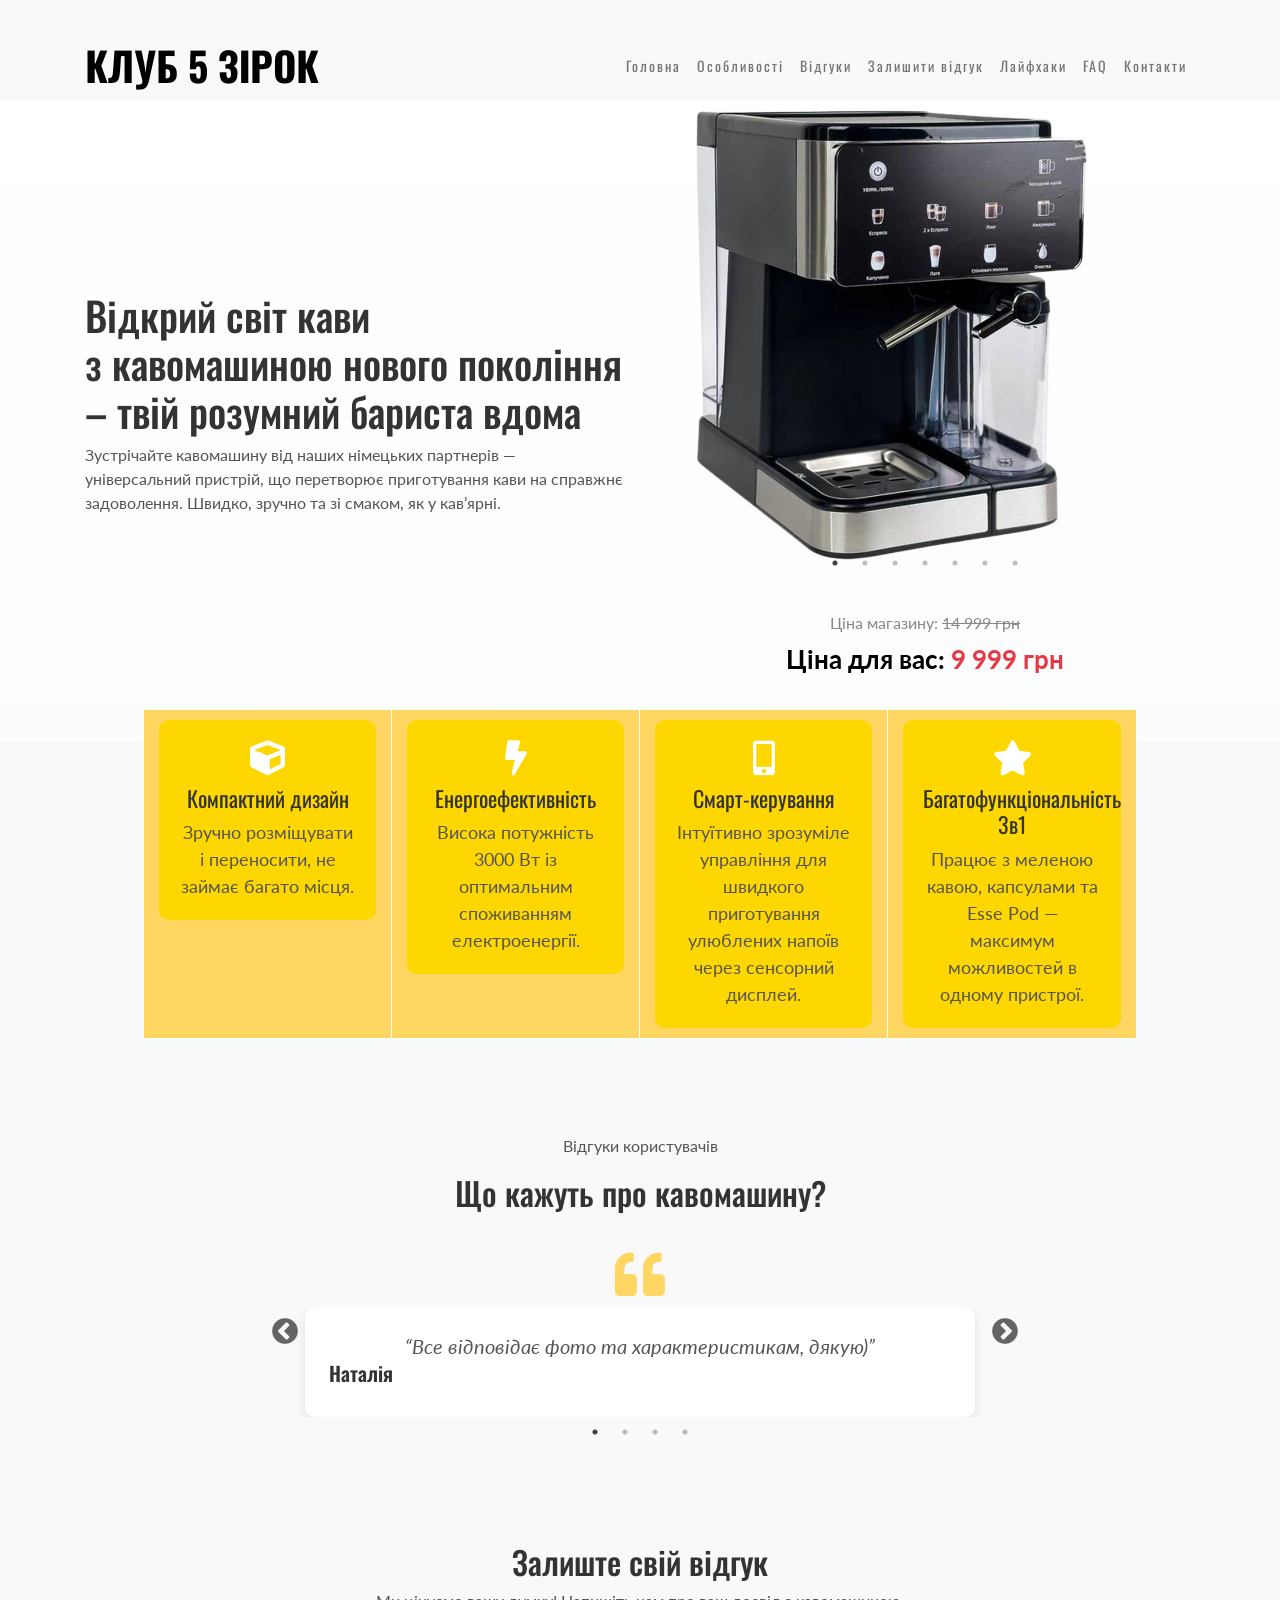
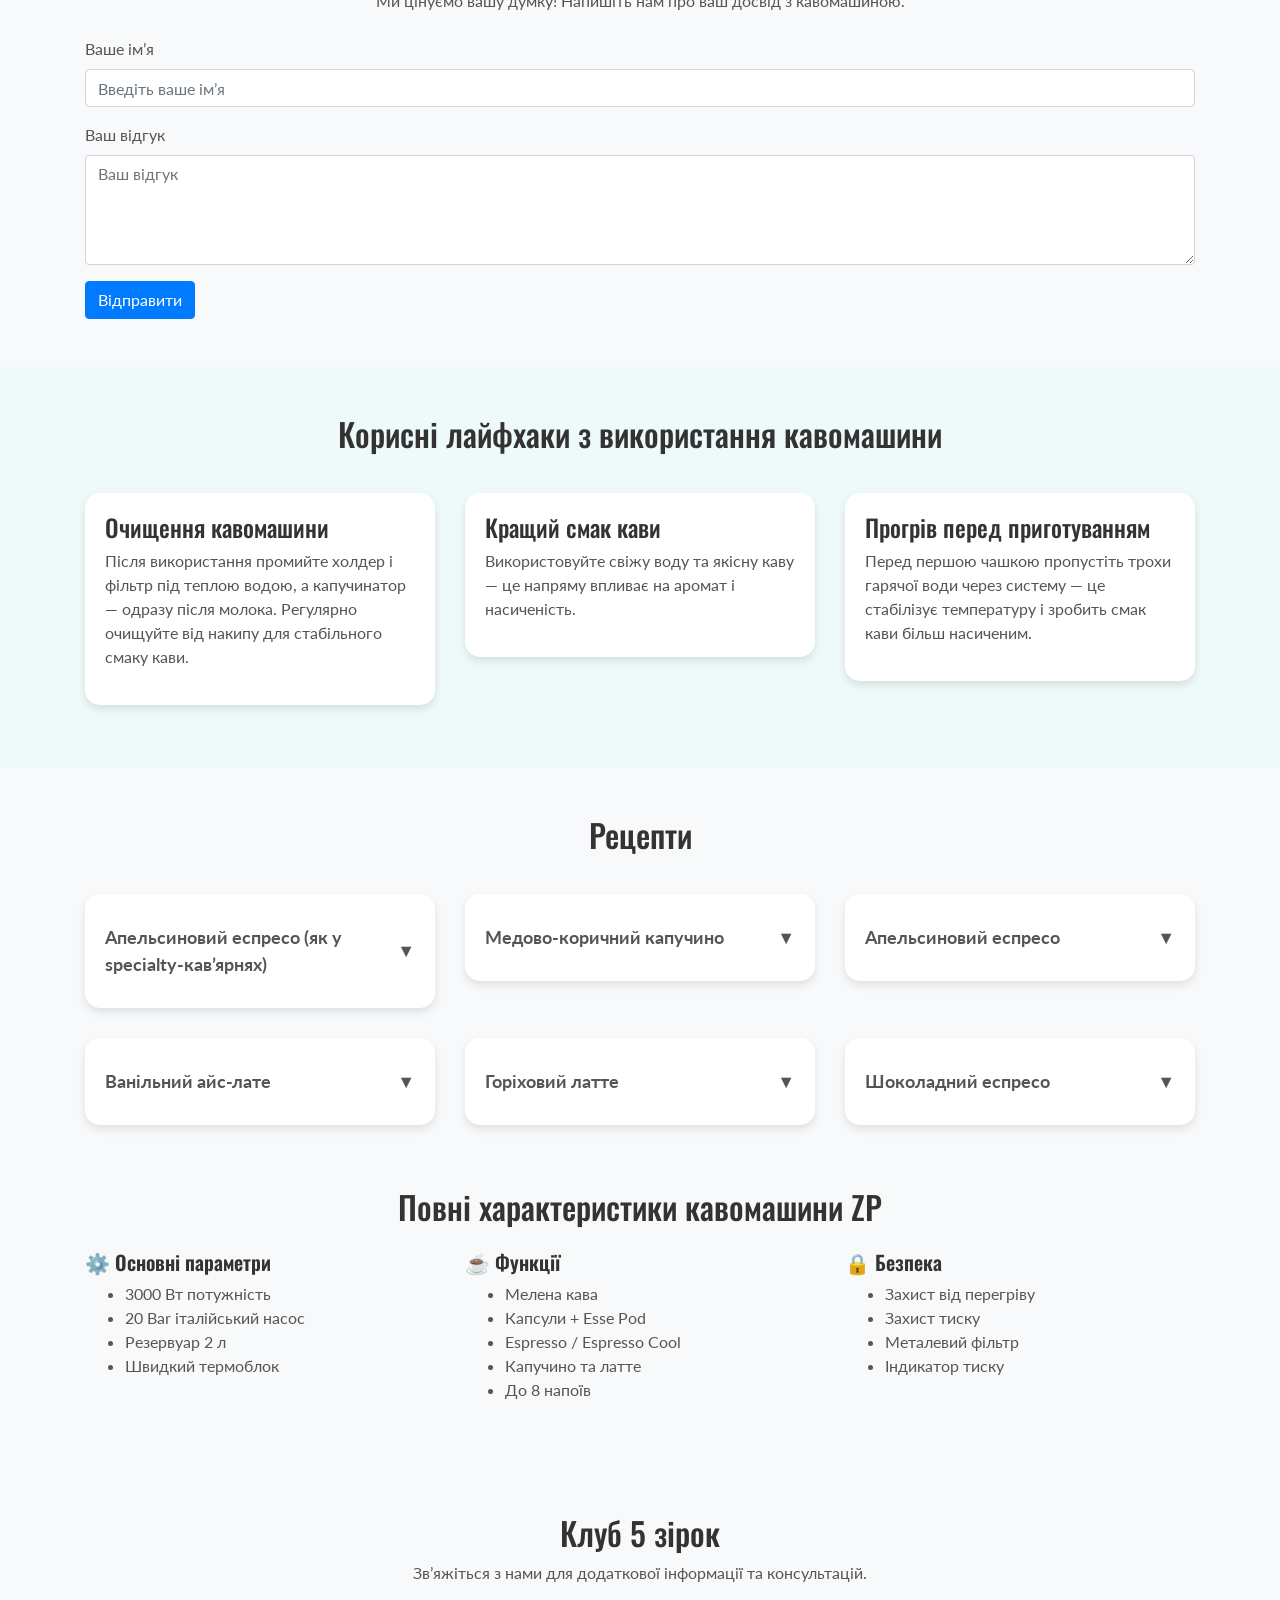
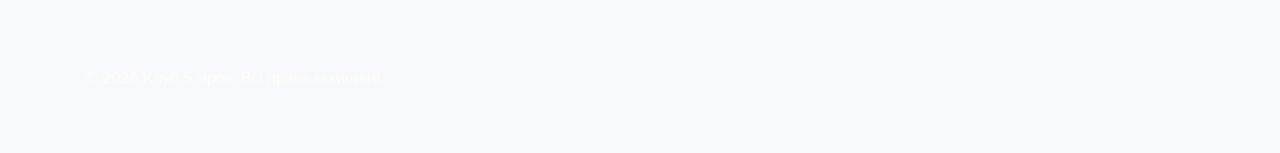
==== commit ac5490d6: "Update index.html" ====
--- a/index.html
+++ b/index.html
@@ -185,13 +185,13 @@
 <form>
 <div class="form-group">
 <label for="name">Ваше ім’я</label>
-<input type="text" class="form-control" id="name" placeholder="Введіть ваше ім’я" disabled>
+<input type="text" class="form-control" id="name" placeholder="Введіть ваше ім’я">
 </div>
 <div class="form-group">
 <label for="review">Ваш відгук</label>
-<textarea class="form-control" id="review" rows="4" placeholder="Ваш відгук" disabled></textarea>
-</div>
-<button type="submit" class="btn btn-primary" disabled>Відправити</button>
+<textarea class="form-control" id="review" rows="4" placeholder="Ваш відгук"></textarea>
+</div>
+<button type="submit" class="btn btn-primary">Відправити</button>
 </form>
 </div>
 </div>
@@ -465,4 +465,4 @@
 });
 </script>
 </body>
-</html>+</html>
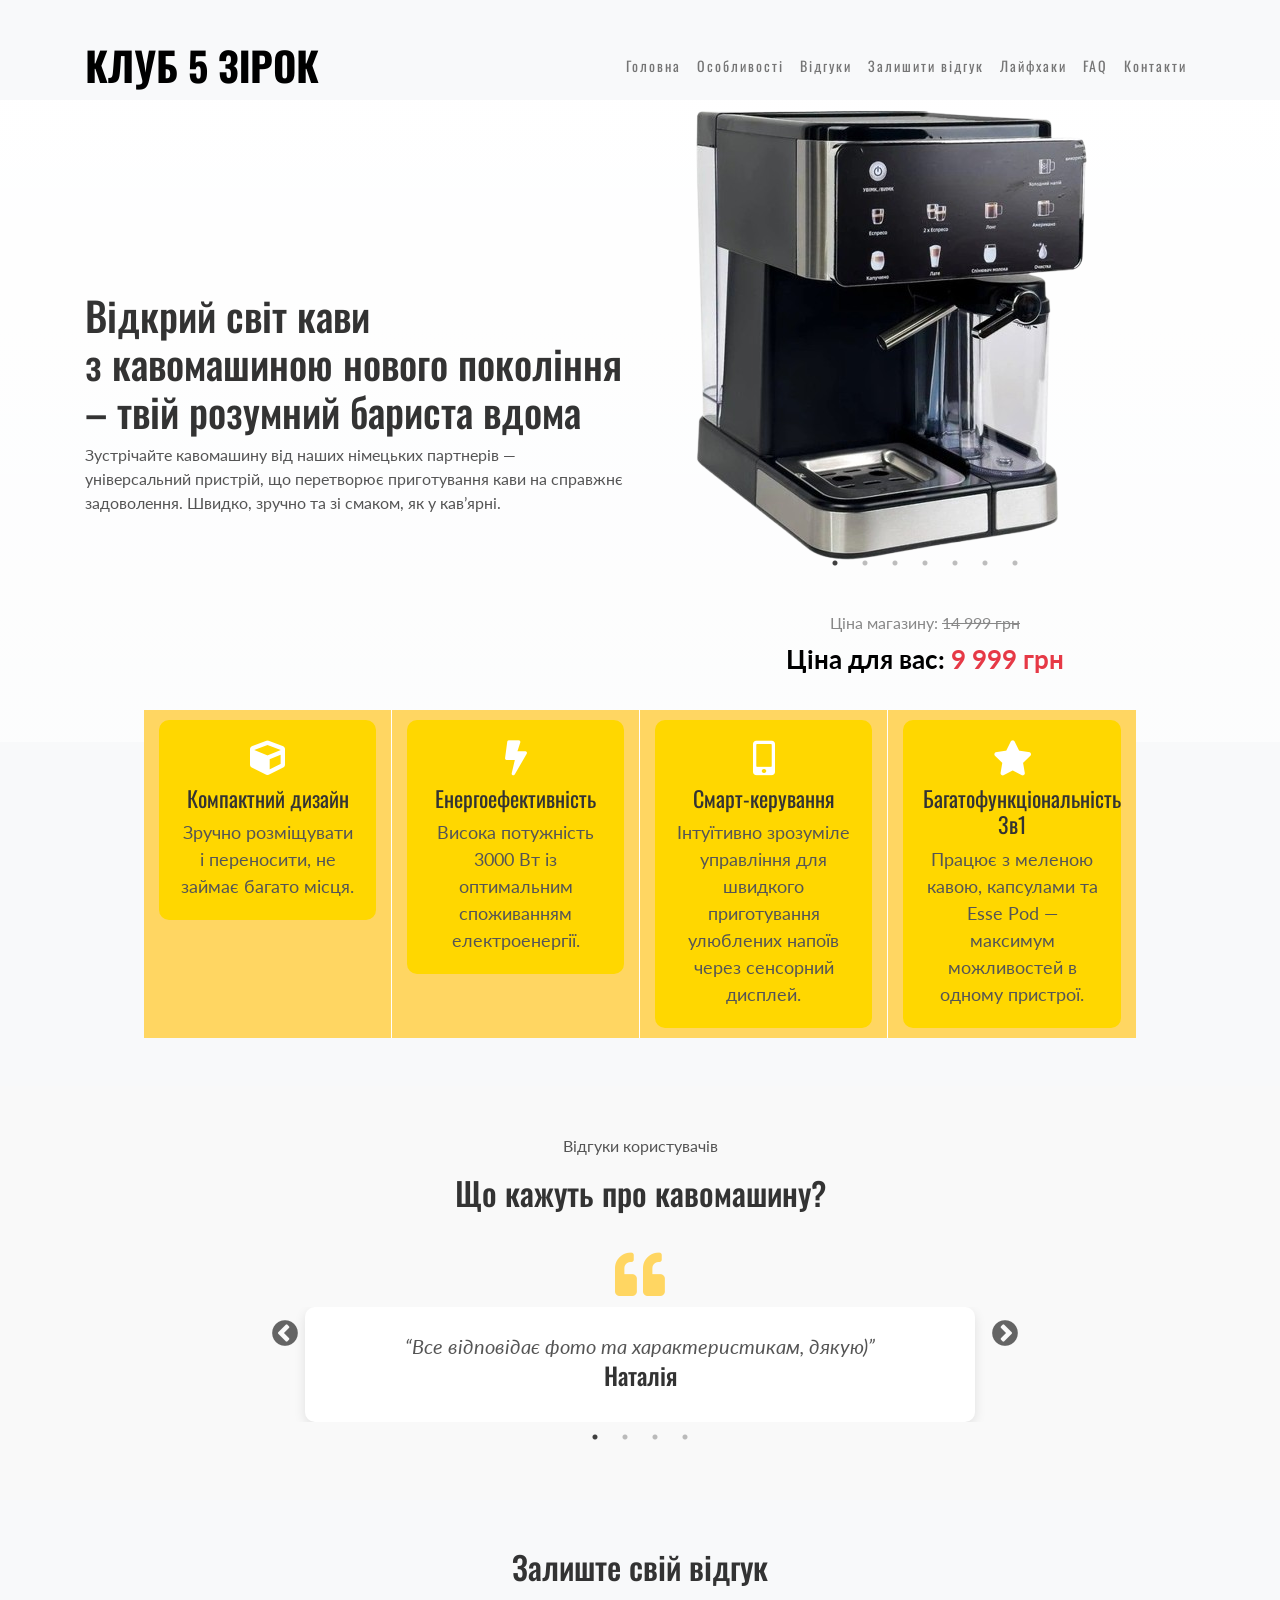
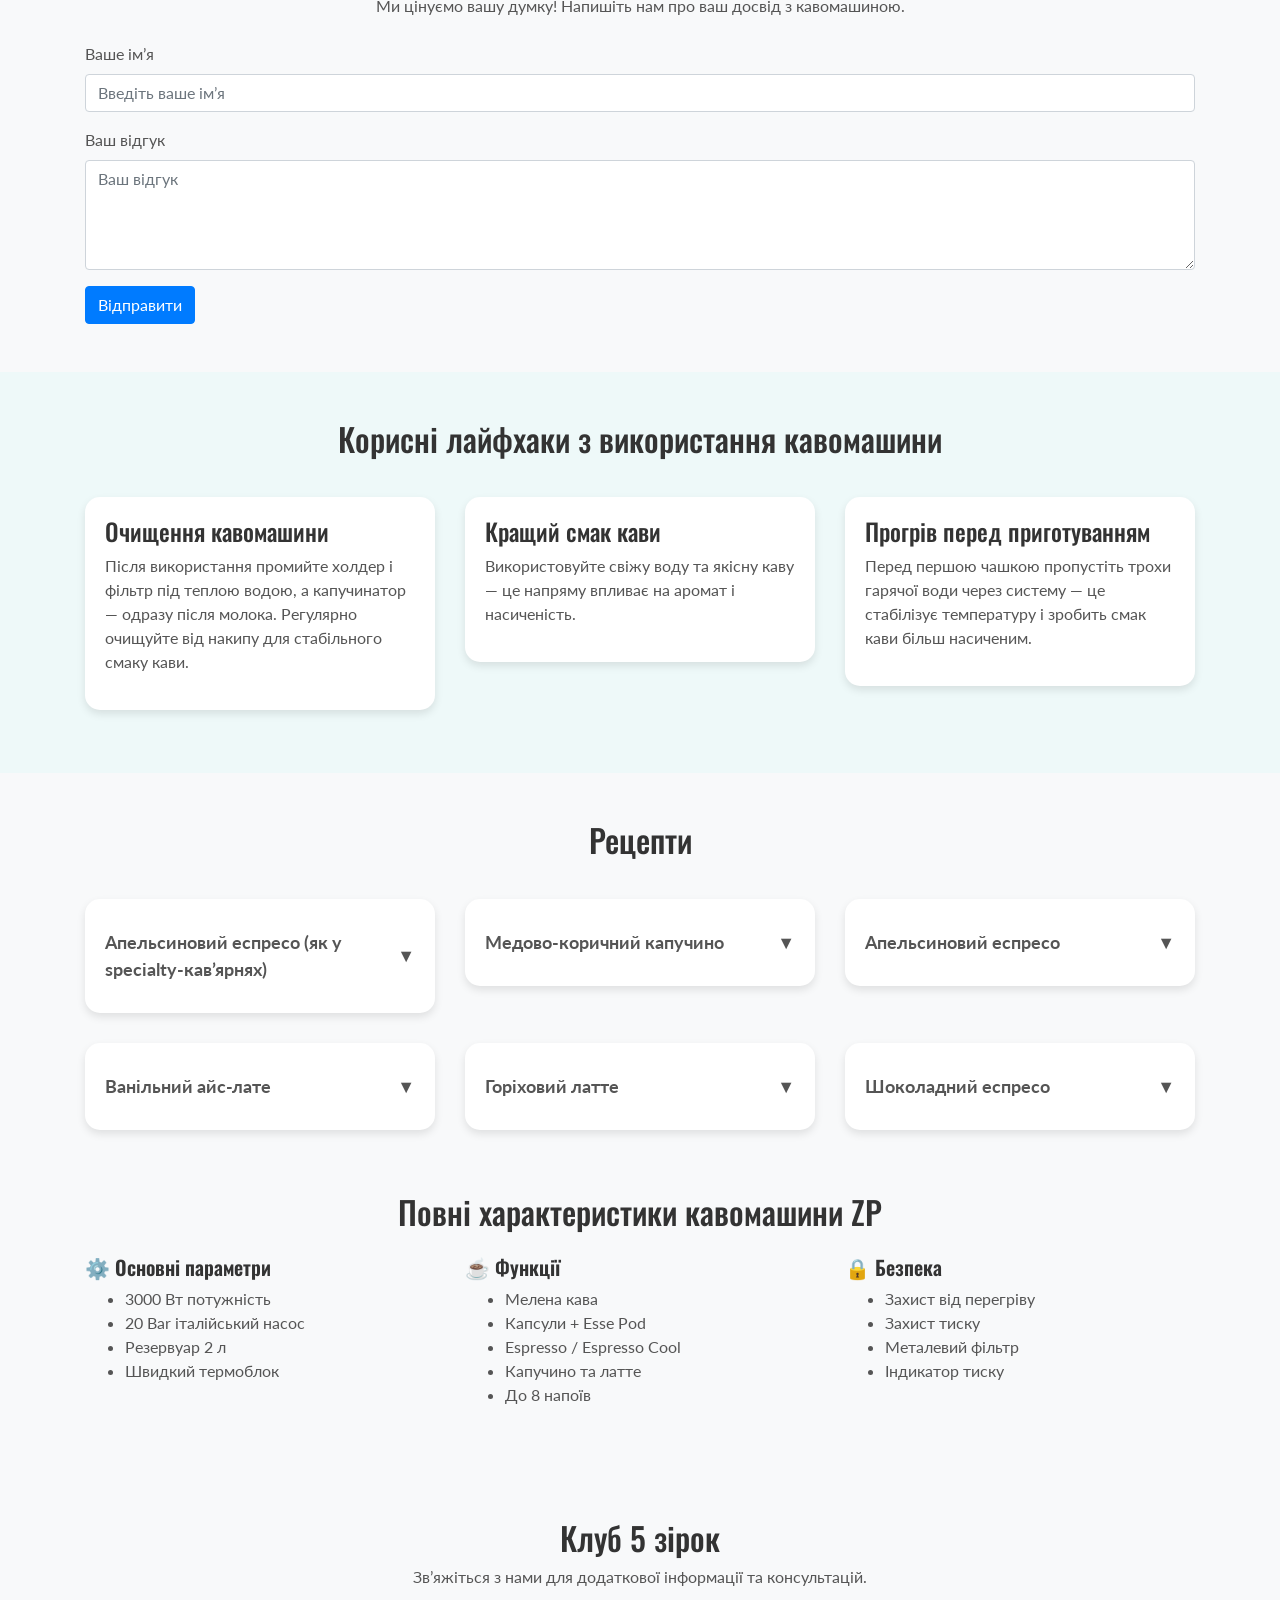
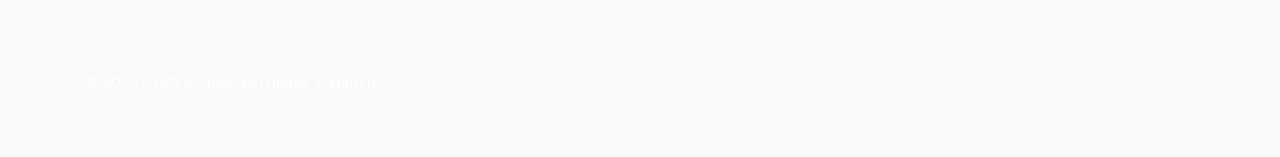
==== commit c143e02d: "Update index.html" ====
--- a/index.html
+++ b/index.html
@@ -157,19 +157,19 @@
 <div class="testimonial-slider">
 <div class="testimonial-item text-center p-4">
 <p>“Все відповідає фото та характеристикам, дякую)”</p>
-<h5>Наталія</h5>
+<h4>Наталія</h4>
 </div>
 <div class="testimonial-item text-center p-4">
 <p>“Дякую. Вже місяць користуємось. Без нарікань, працює надійно. Швидкість доставки - максимально коротка. Рекомендую”</p>
-<h5>Максим К***</h5>
+<h4>Максим К***</h4>
 </div>
 <div class="testimonial-item text-center p-4">
 <p>“На свої гроші гарний апарат, хто хоче мега рівень, хай купить за 30 тисяч, питання також наскільки якісну каву засипати”</p>
-<h5>Андрій Л***</h5>
+<h4>Андрій Л***</h4>
 </div>
 <div class="testimonial-item text-center p-4">
 <p>“Кавоварка супер.Легка у використанні. Користуюсь лише тиждень недоліків ще не знайшла.”</p>
-<h5>Світлана</h5>
+<h4>Світлана</h4>
 </div>
 </div>
 </div>
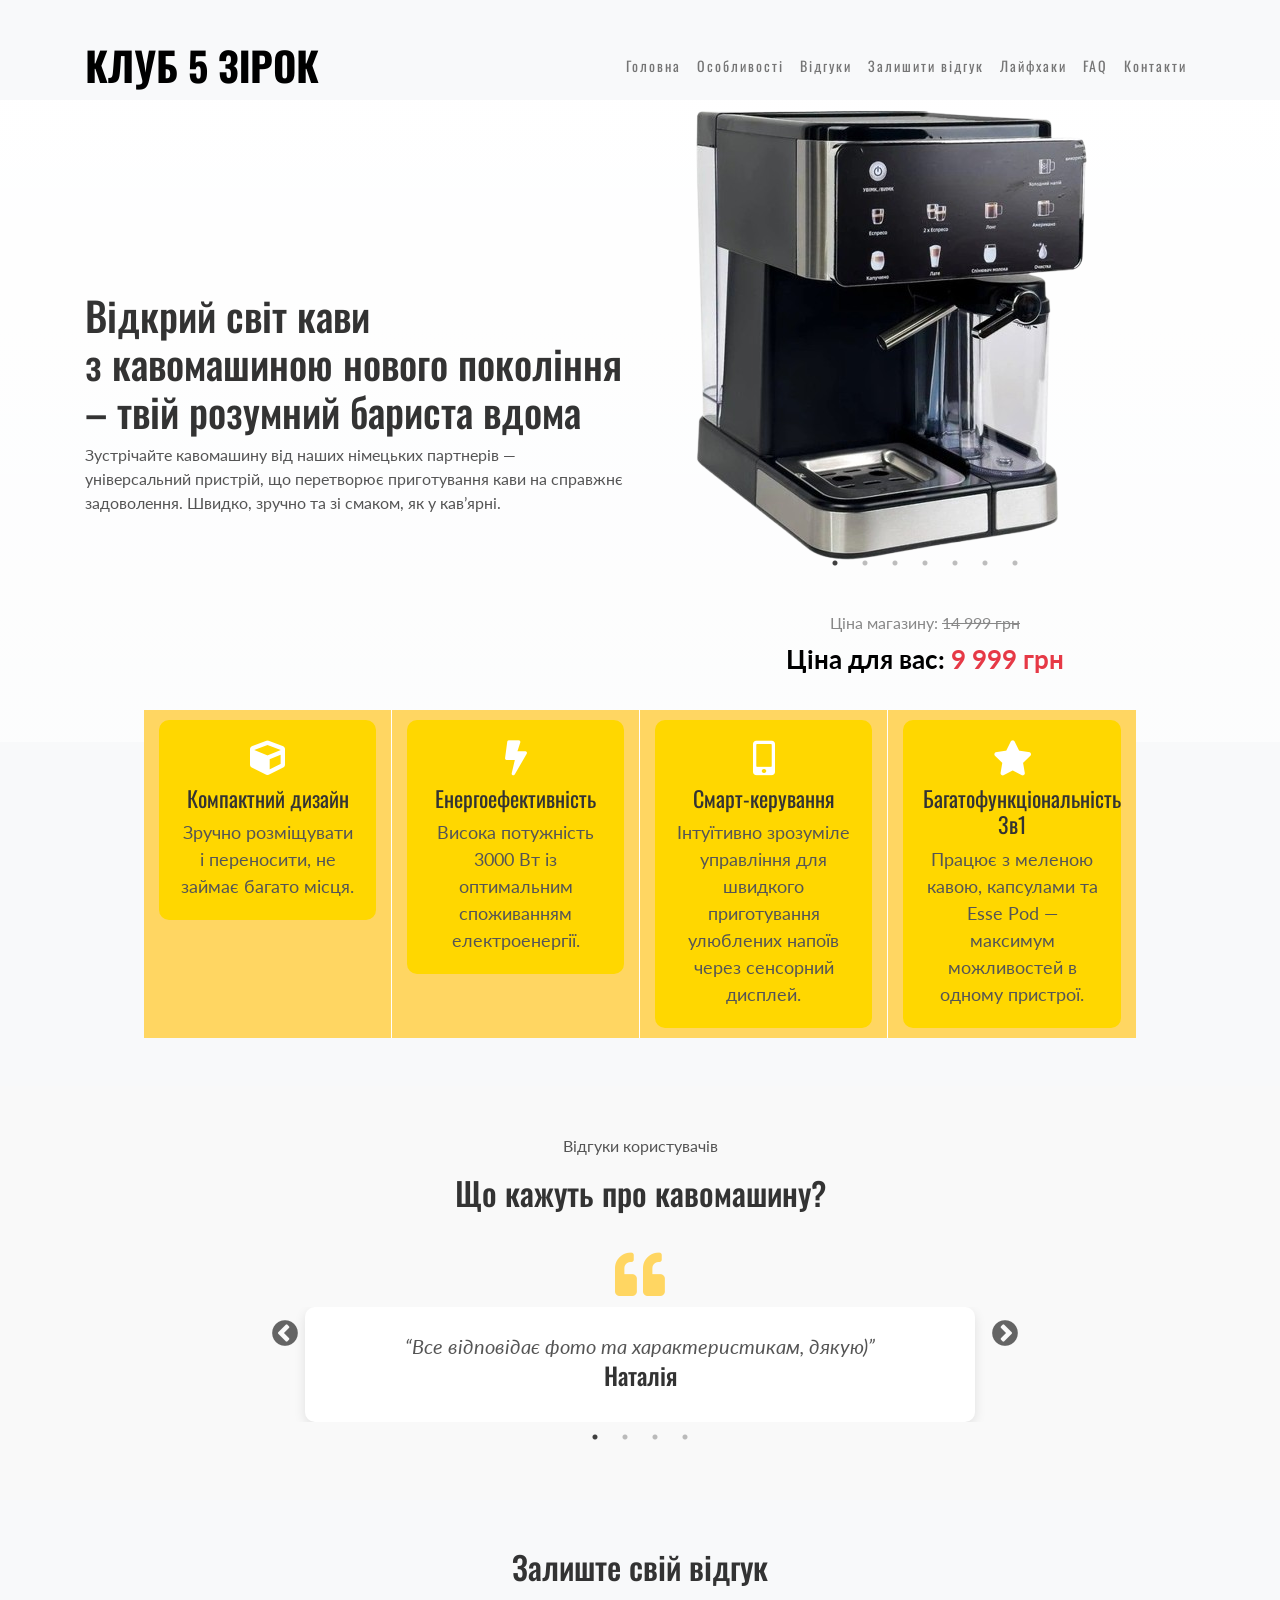
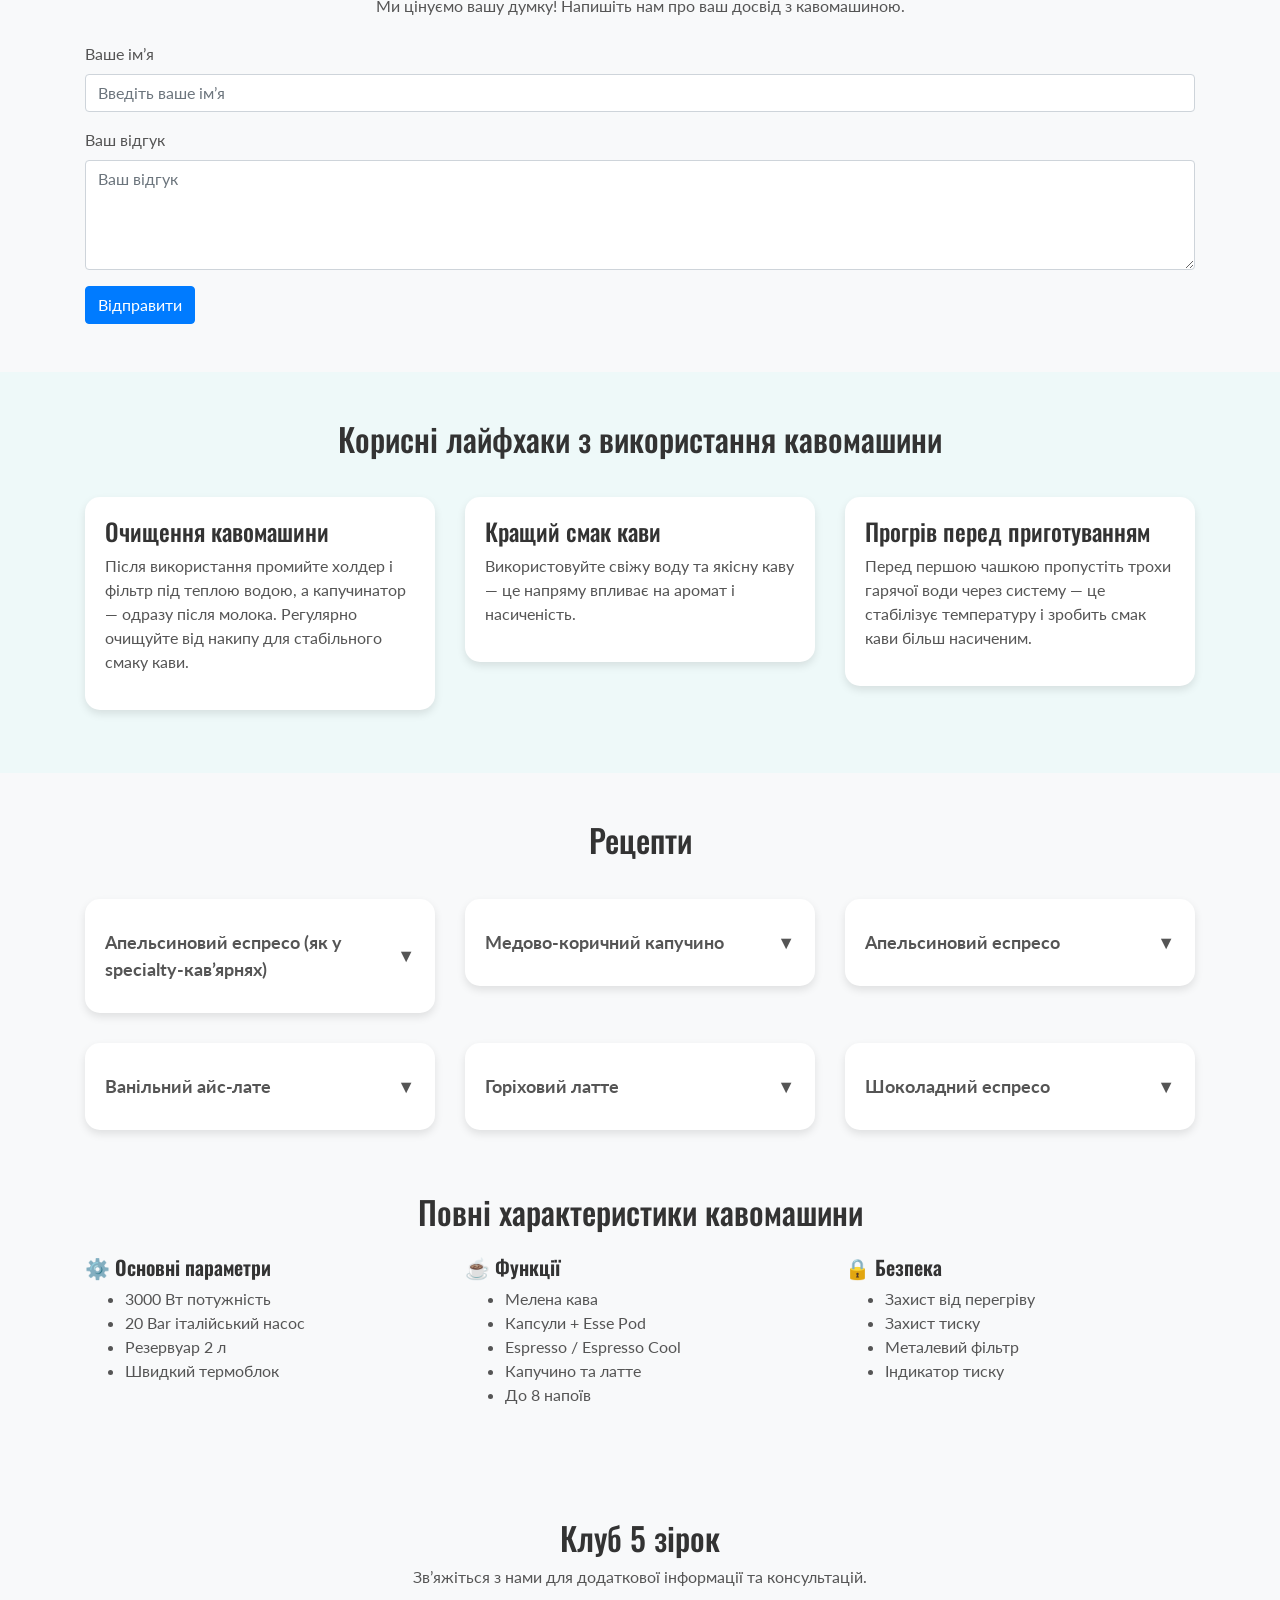
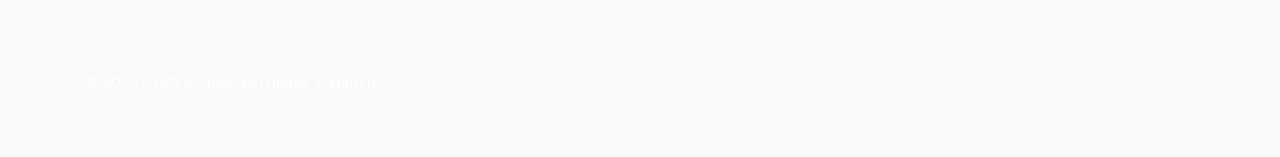
==== commit e9e80334: "Update index.html" ====
--- a/index.html
+++ b/index.html
@@ -375,7 +375,7 @@
 
 <div class="container py-5">
 
-  <h2 class="text-center mb-4">Повні характеристики кавомашини ZP</h2>
+  <h2 class="text-center mb-4">Повні характеристики кавомашини</h2>
 
   <div class="row">
 
